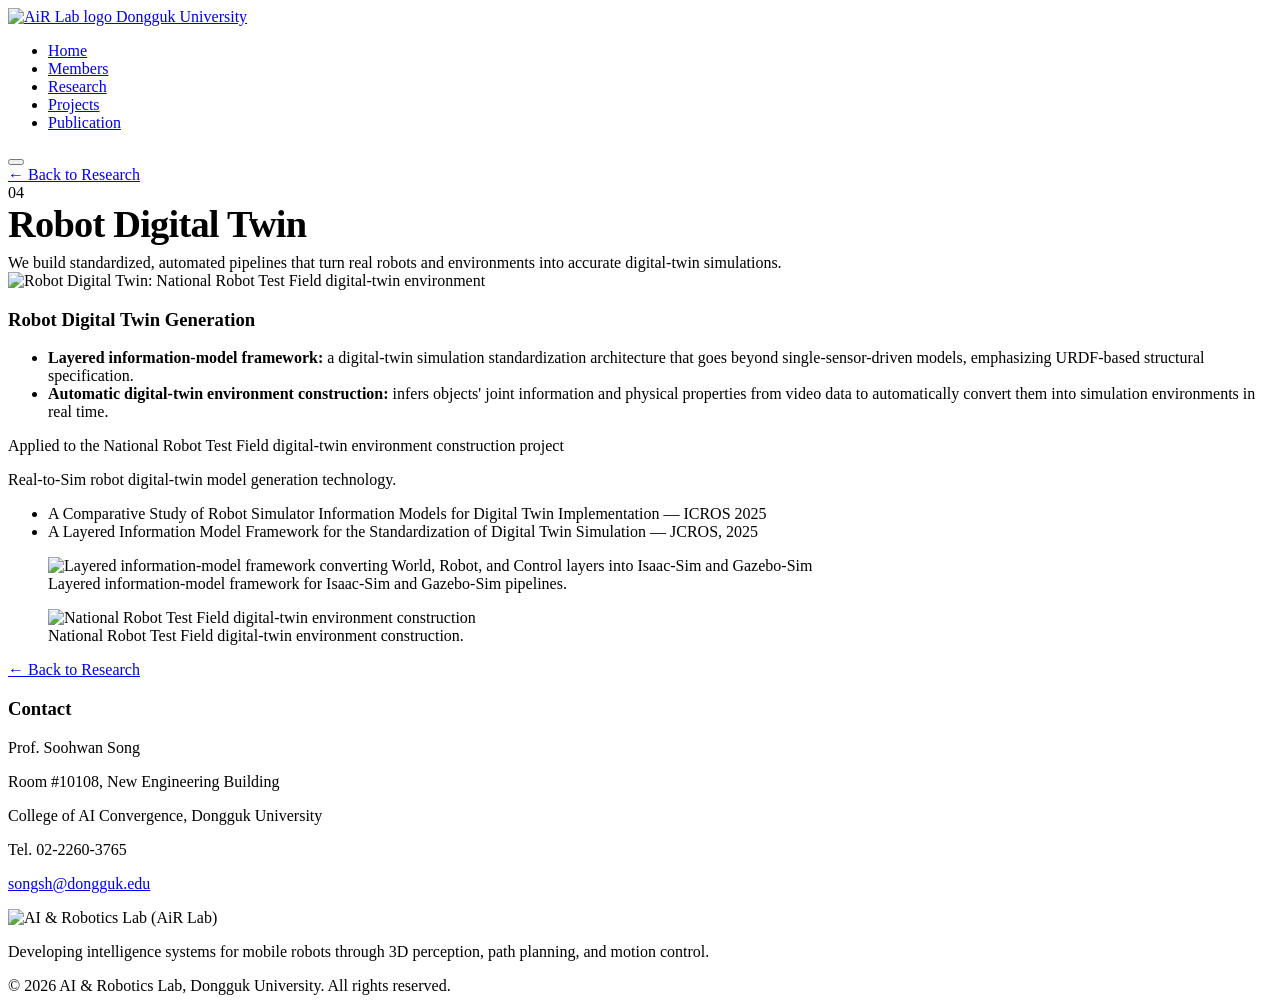
==== digital-twin.html @ bdc8489a "Add files via upload" ====
<!DOCTYPE html>
<html lang="en">
<head>
<meta charset="UTF-8" />
<meta name="viewport" content="width=device-width, initial-scale=1.0" />
<title>Robot Digital Twin — Research — AiR Lab</title>
<link rel="icon" type="image/png" href="figures/logo/favicon.png" />
<link rel="stylesheet" href="css/style.css" />
</head>
<body data-page="research">

<header class="site-header">
  <div class="container">
    <a href="index.html" class="brand">
      <img src="figures/logo/logo_v3.png" alt="AiR Lab logo" class="brand-logo" />
      <span class="brand-sub">Dongguk University</span>
    </a>
    <nav class="nav">
      <ul class="nav-links">
        <li><a href="index.html" data-page="home">Home</a></li>
        <li><a href="members.html" data-page="members">Members</a></li>
        <li><a href="research.html" data-page="research">Research</a></li>
        <li><a href="projects.html" data-page="projects">Projects</a></li>
        <li><a href="publication.html" data-page="publication">Publication</a></li>
      </ul>
      <button class="nav-toggle" aria-label="Toggle navigation">
        <span></span><span></span><span></span>
      </button>
    </nav>
  </div>
</header>

<section class="page-header">
  <div class="container">
    <a href="research.html" class="section-link">← Back to Research</a>
    <div class="research-detail-head" style="margin-top: var(--space-3);">
      <span class="big-num">04</span>
      <div>
        <h1 style="font-size: clamp(1.8rem, 3.5vw, 2.4rem); margin: 0 0 8px; letter-spacing:-0.02em;">Robot Digital Twin</h1>
        <p class="desc" style="margin:0;">
          We build standardized, automated pipelines that turn real robots and environments into accurate
          digital-twin simulations.
        </p>
      </div>
    </div>
    <img class="topic-hero-img" src="figures/research/4.RobotDigitalTwin.png" alt="Robot Digital Twin: National Robot Test Field digital-twin environment" />
  </div>
</section>

<section class="section">
  <div class="container">

    <div class="topic-block">
      <h3>Robot Digital Twin Generation</h3>
      <ul class="desc-list">
        <li><strong>Layered information-model framework:</strong> a digital-twin simulation standardization architecture that goes beyond single-sensor-driven models, emphasizing URDF-based structural specification.</li>
        <li><strong>Automatic digital-twin environment construction:</strong> infers objects' joint information and physical properties from video data to automatically convert them into simulation environments in real time.</li>
      </ul>
      <span class="topic-highlight">Applied to the National Robot Test Field digital-twin environment construction project</span>
      <p class="desc">Real-to-Sim robot digital-twin model generation technology.</p>
      <ul class="related-pubs">
        <li>A Comparative Study of Robot Simulator Information Models for Digital Twin Implementation — ICROS 2025</li>
        <li>A Layered Information Model Framework for the Standardization of Digital Twin Simulation — JCROS, 2025</li>
      </ul>
      <div class="research-figure-row">
        <figure class="research-figure">
          <img src="figures/research/slide16_2.png" alt="Layered information-model framework converting World, Robot, and Control layers into Isaac-Sim and Gazebo-Sim" />
          <figcaption>Layered information-model framework for Isaac-Sim and Gazebo-Sim pipelines.</figcaption>
        </figure>
        <figure class="research-figure">
          <img src="figures/research/slide16_1.png" alt="National Robot Test Field digital-twin environment construction" />
          <figcaption>National Robot Test Field digital-twin environment construction.</figcaption>
        </figure>
      </div>
    </div>

    <a href="research.html" class="back-to-top">← Back to Research</a>
  </div>
</section>

<footer class="site-footer">
  <div class="container">
    <div class="footer-grid">
      <div>
        <h3>Contact</h3>
        <p>Prof. Soohwan Song</p>
        <p>Room #10108, New Engineering Building</p>
        <p>College of AI Convergence, Dongguk University</p>
        <p>Tel. 02-2260-3765</p>
        <p><a class="email" href="mailto:songsh@dongguk.edu">songsh@dongguk.edu</a></p>
      </div>
      <div>
        <img src="figures/logo/logo_v3.png" alt="AI & Robotics Lab (AiR Lab)" class="footer-logo" />
        <p>Developing intelligence systems for mobile robots through 3D perception, path planning, and motion control.</p>
      </div>
    </div>
    <div class="footer-bottom">
      <span>© 2026 AI &amp; Robotics Lab, Dongguk University. All rights reserved.</span>
    </div>
  </div>
</footer>

<script src="js/main.js"></script>
</body>
</html>
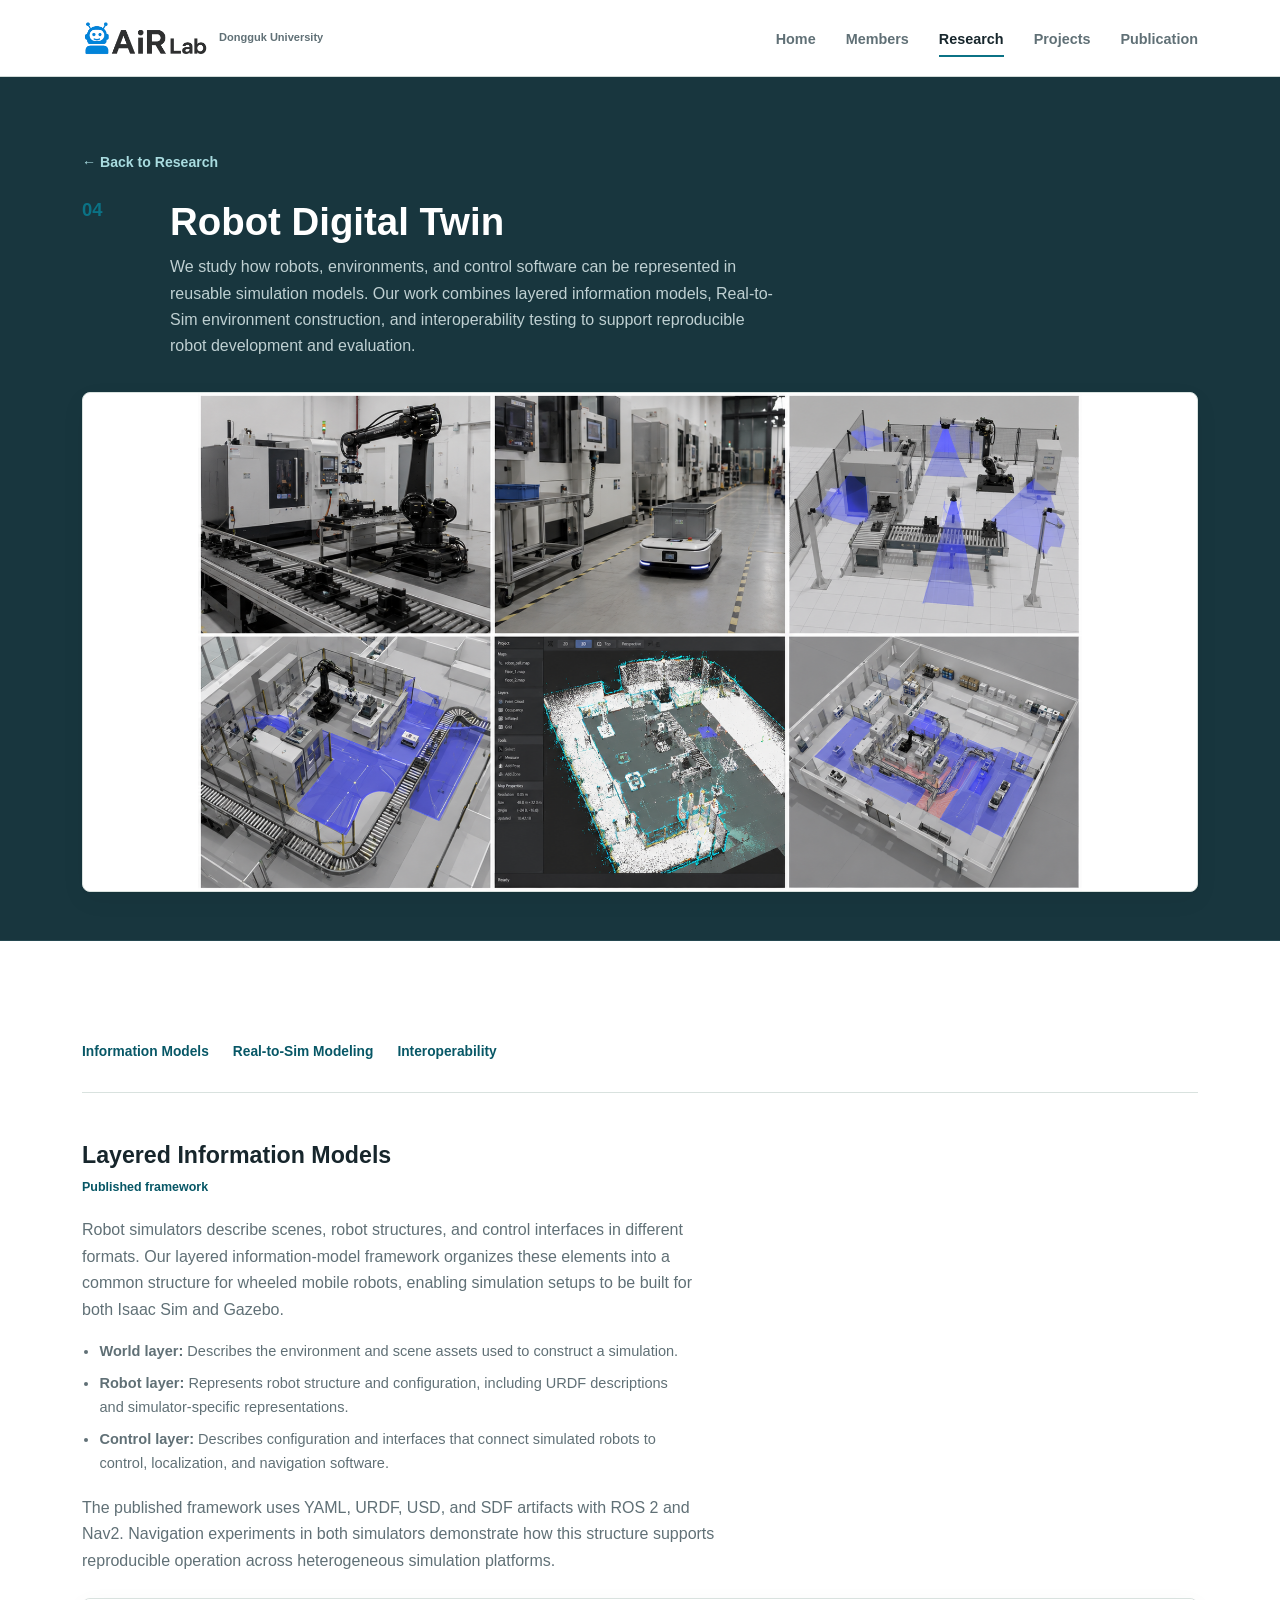
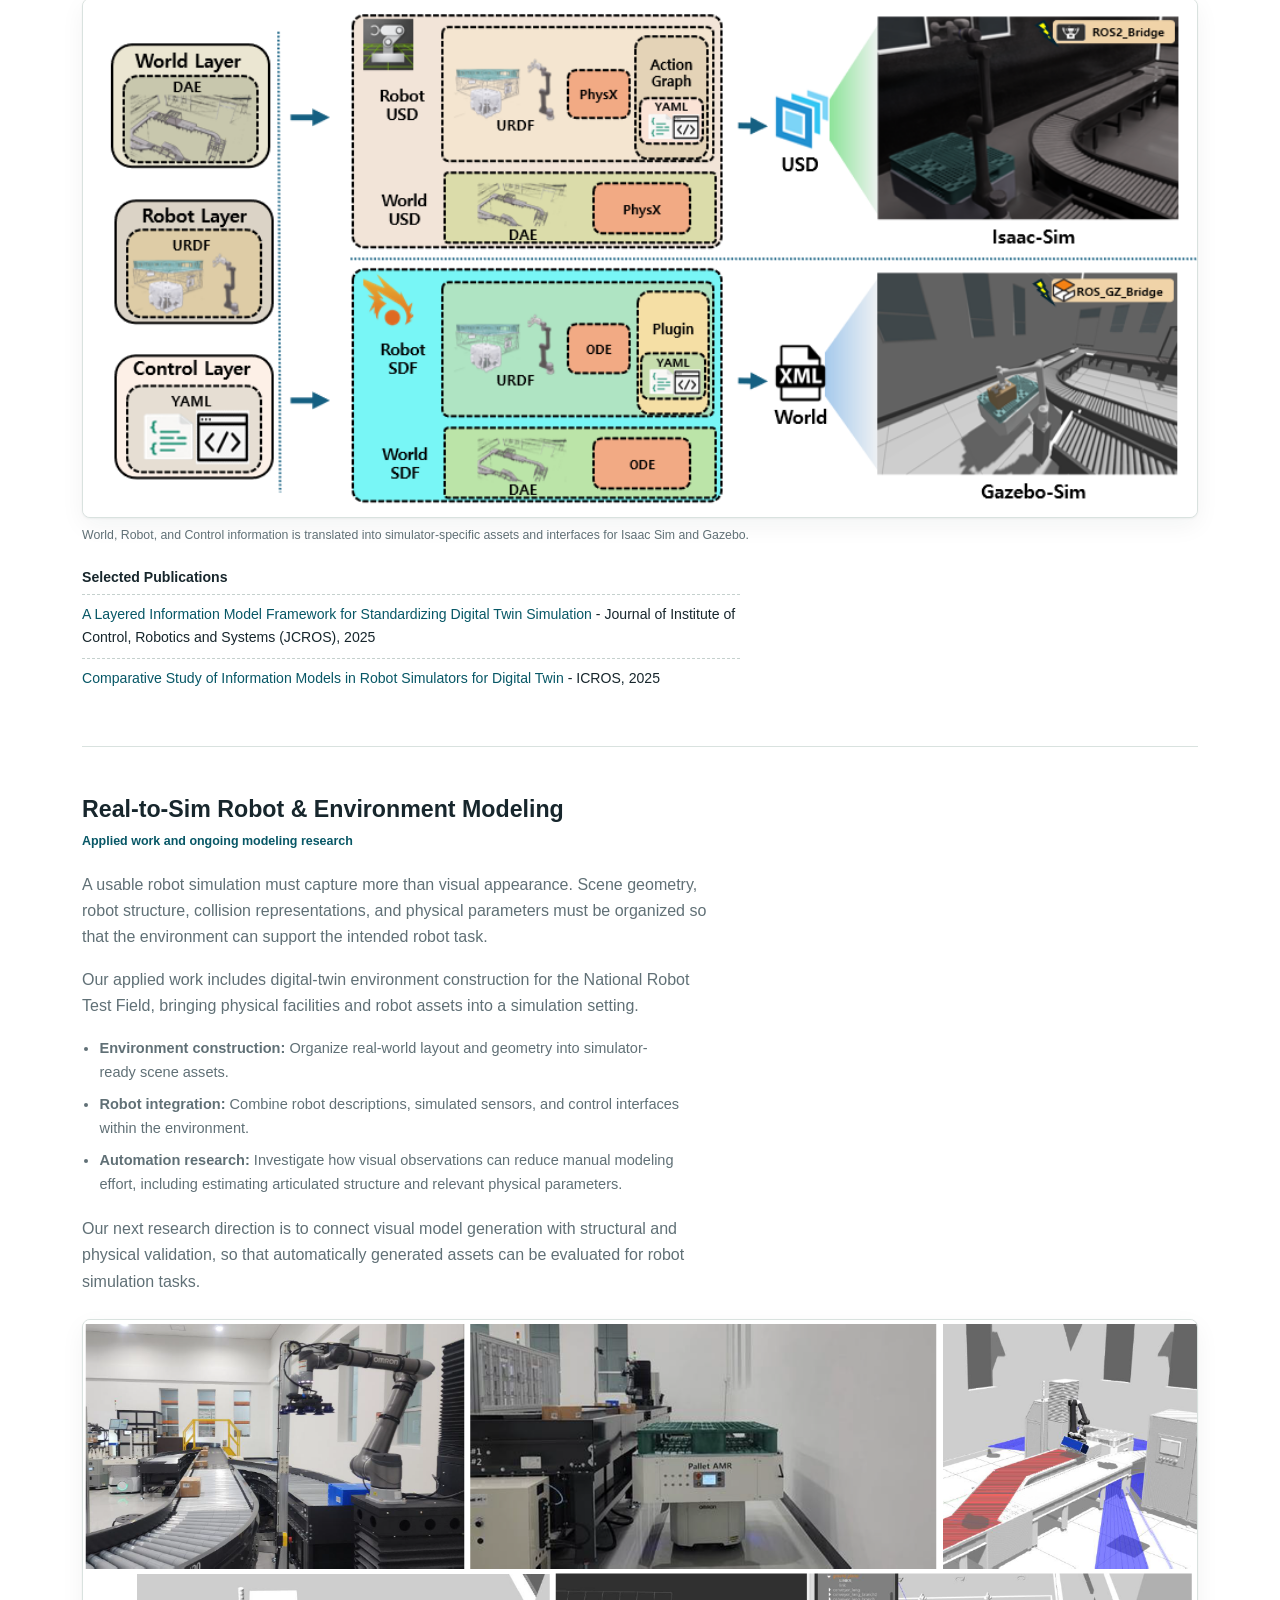
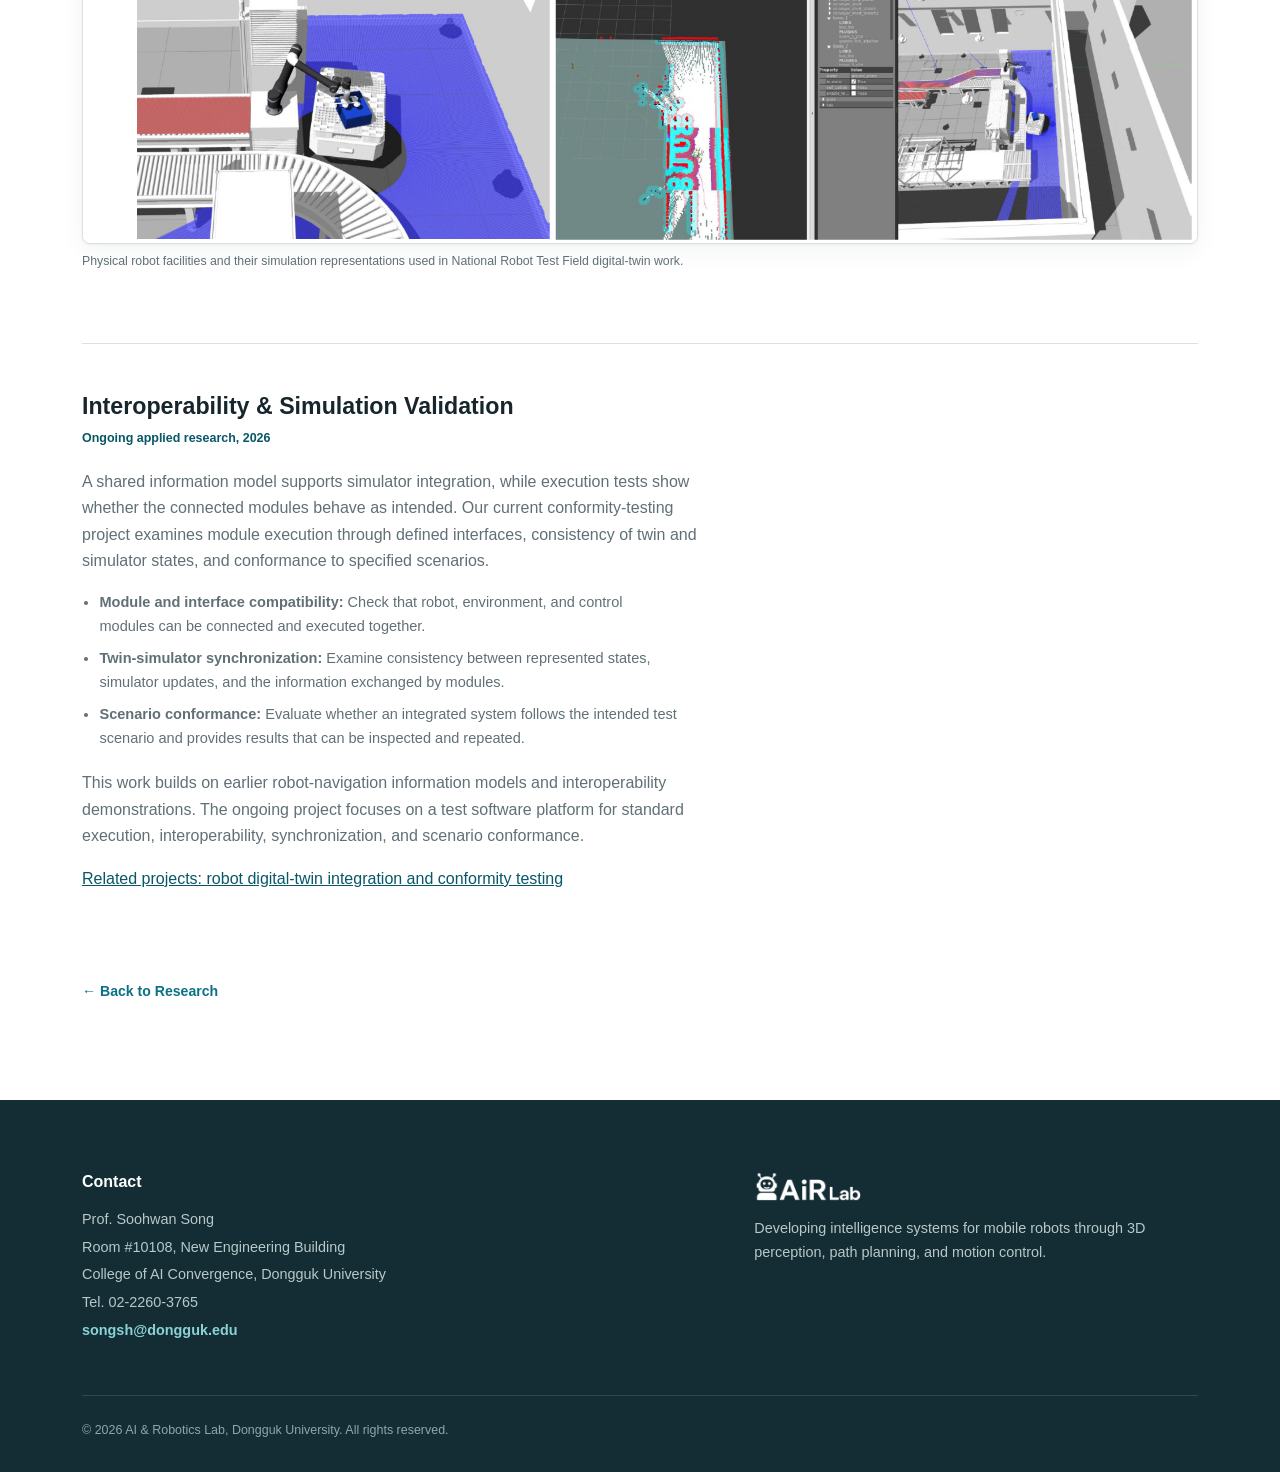
==== commit cabd5365: "Refresh lab website content and design" ====
--- a/digital-twin.html
+++ b/digital-twin.html
@@ -3,6 +3,7 @@
 <head>
 <meta charset="UTF-8" />
 <meta name="viewport" content="width=device-width, initial-scale=1.0" />
+<meta name="description" content="AiR Lab studies layered information models, Real-to-Sim robot and environment modeling, and interoperability validation for robot digital twins." />
 <title>Robot Digital Twin — Research — AiR Lab</title>
 <link rel="icon" type="image/png" href="figures/logo/favicon.png" />
 <link rel="stylesheet" href="css/style.css" />
@@ -36,42 +37,76 @@
     <div class="research-detail-head" style="margin-top: var(--space-3);">
       <span class="big-num">04</span>
       <div>
-        <h1 style="font-size: clamp(1.8rem, 3.5vw, 2.4rem); margin: 0 0 8px; letter-spacing:-0.02em;">Robot Digital Twin</h1>
+        <h1 class="research-title">Robot Digital Twin</h1>
         <p class="desc" style="margin:0;">
-          We build standardized, automated pipelines that turn real robots and environments into accurate
-          digital-twin simulations.
+          We study how robots, environments, and control software can be represented in reusable simulation
+          models. Our work combines layered information models, Real-to-Sim environment construction, and
+          interoperability testing to support reproducible robot development and evaluation.
         </p>
       </div>
     </div>
-    <img class="topic-hero-img" src="figures/research/4.RobotDigitalTwin.png" alt="Robot Digital Twin: National Robot Test Field digital-twin environment" />
+    <img class="topic-hero-img" src="figures/research/4.RobotDigitalTwin.png" alt="Robot digital-twin environment developed for the National Robot Test Field" />
   </div>
 </section>
 
-<section class="section">
+<section class="section research-article">
   <div class="container">
 
-    <div class="topic-block">
-      <h3>Robot Digital Twin Generation</h3>
+    <nav class="topic-nav" aria-label="Research topics">
+      <a href="#information-models">Information Models</a>
+      <a href="#real-to-sim">Real-to-Sim Modeling</a>
+      <a href="#interoperability">Interoperability</a>
+    </nav>
+
+    <div class="topic-block" id="information-models">
+      <h2>Layered Information Models</h2>
+      <p class="topic-status">Published framework</p>
+      <p class="desc">Robot simulators describe scenes, robot structures, and control interfaces in different formats. Our layered information-model framework organizes these elements into a common structure for wheeled mobile robots, enabling simulation setups to be built for both Isaac Sim and Gazebo.</p>
       <ul class="desc-list">
-        <li><strong>Layered information-model framework:</strong> a digital-twin simulation standardization architecture that goes beyond single-sensor-driven models, emphasizing URDF-based structural specification.</li>
-        <li><strong>Automatic digital-twin environment construction:</strong> infers objects' joint information and physical properties from video data to automatically convert them into simulation environments in real time.</li>
+        <li><strong>World layer:</strong> Describes the environment and scene assets used to construct a simulation.</li>
+        <li><strong>Robot layer:</strong> Represents robot structure and configuration, including URDF descriptions and simulator-specific representations.</li>
+        <li><strong>Control layer:</strong> Describes configuration and interfaces that connect simulated robots to control, localization, and navigation software.</li>
       </ul>
-      <span class="topic-highlight">Applied to the National Robot Test Field digital-twin environment construction project</span>
-      <p class="desc">Real-to-Sim robot digital-twin model generation technology.</p>
+      <p class="desc">The published framework uses YAML, URDF, USD, and SDF artifacts with ROS 2 and Nav2. Navigation experiments in both simulators demonstrate how this structure supports reproducible operation across heterogeneous simulation platforms.</p>
+      <figure class="research-figure">
+        <img src="figures/research/slide16_2.png" alt="World, Robot, and Control layers feeding USD and SDF pipelines for Isaac Sim and Gazebo with ROS interfaces" />
+        <figcaption>World, Robot, and Control information is translated into simulator-specific assets and interfaces for Isaac Sim and Gazebo.</figcaption>
+      </figure>
+      <h3 class="related-heading">Selected Publications</h3>
       <ul class="related-pubs">
-        <li>A Comparative Study of Robot Simulator Information Models for Digital Twin Implementation — ICROS 2025</li>
-        <li>A Layered Information Model Framework for the Standardization of Digital Twin Simulation — JCROS, 2025</li>
+        <li><a href="https://doi.org/10.5302/J.ICROS.2025.25.0232" target="_blank" rel="noopener noreferrer">A Layered Information Model Framework for Standardizing Digital Twin Simulation</a> - Journal of Institute of Control, Robotics and Systems (JCROS), 2025</li>
+        <li><a href="https://www.dbpia.co.kr/journal/articleDetail?nodeId=NODE12313514" target="_blank" rel="noopener noreferrer">Comparative Study of Information Models in Robot Simulators for Digital Twin</a> - ICROS, 2025</li>
       </ul>
-      <div class="research-figure-row">
-        <figure class="research-figure">
-          <img src="figures/research/slide16_2.png" alt="Layered information-model framework converting World, Robot, and Control layers into Isaac-Sim and Gazebo-Sim" />
-          <figcaption>Layered information-model framework for Isaac-Sim and Gazebo-Sim pipelines.</figcaption>
-        </figure>
-        <figure class="research-figure">
-          <img src="figures/research/slide16_1.png" alt="National Robot Test Field digital-twin environment construction" />
-          <figcaption>National Robot Test Field digital-twin environment construction.</figcaption>
-        </figure>
-      </div>
+    </div>
+
+    <div class="topic-block" id="real-to-sim">
+      <h2>Real-to-Sim Robot &amp; Environment Modeling</h2>
+      <p class="topic-status">Applied work and ongoing modeling research</p>
+      <p class="desc">A usable robot simulation must capture more than visual appearance. Scene geometry, robot structure, collision representations, and physical parameters must be organized so that the environment can support the intended robot task.</p>
+      <p class="desc">Our applied work includes digital-twin environment construction for the National Robot Test Field, bringing physical facilities and robot assets into a simulation setting.</p>
+      <ul class="desc-list">
+        <li><strong>Environment construction:</strong> Organize real-world layout and geometry into simulator-ready scene assets.</li>
+        <li><strong>Robot integration:</strong> Combine robot descriptions, simulated sensors, and control interfaces within the environment.</li>
+        <li><strong>Automation research:</strong> Investigate how visual observations can reduce manual modeling effort, including estimating articulated structure and relevant physical parameters.</li>
+      </ul>
+      <p class="desc">Our next research direction is to connect visual model generation with structural and physical validation, so that automatically generated assets can be evaluated for robot simulation tasks.</p>
+      <figure class="research-figure">
+        <img src="figures/research/slide16_1.png" alt="Physical mobile robots and conveyors alongside simulated robot facilities and mapping views" />
+        <figcaption>Physical robot facilities and their simulation representations used in National Robot Test Field digital-twin work.</figcaption>
+      </figure>
+    </div>
+
+    <div class="topic-block" id="interoperability">
+      <h2>Interoperability &amp; Simulation Validation</h2>
+      <p class="topic-status">Ongoing applied research, 2026</p>
+      <p class="desc">A shared information model supports simulator integration, while execution tests show whether the connected modules behave as intended. Our current conformity-testing project examines module execution through defined interfaces, consistency of twin and simulator states, and conformance to specified scenarios.</p>
+      <ul class="desc-list">
+        <li><strong>Module and interface compatibility:</strong> Check that robot, environment, and control modules can be connected and executed together.</li>
+        <li><strong>Twin-simulator synchronization:</strong> Examine consistency between represented states, simulator updates, and the information exchanged by modules.</li>
+        <li><strong>Scenario conformance:</strong> Evaluate whether an integrated system follows the intended test scenario and provides results that can be inspected and repeated.</li>
+      </ul>
+      <p class="desc">This work builds on earlier robot-navigation information models and interoperability demonstrations. The ongoing project focuses on a test software platform for standard execution, interoperability, synchronization, and scenario conformance.</p>
+      <p class="desc"><a href="projects.html">Related projects: robot digital-twin integration and conformity testing</a></p>
     </div>
 
     <a href="research.html" class="back-to-top">← Back to Research</a>
--- a/css/style.css
+++ b/css/style.css
@@ -0,0 +1,1533 @@
+/* ===== AiR Lab design system ===== */
+:root {
+  --color-bg: #f6f8f7;
+  --color-surface: #ffffff;
+  --color-bg-alt: #eaf1ef;
+  --color-text: #17262c;
+  --color-text-muted: #607076;
+  --color-border: #d9e2df;
+  --color-border-strong: #c5d1ce;
+  --color-accent: #0b7285;
+  --color-accent-dark: #075766;
+  --color-accent-soft: #e2f2f3;
+  --color-green: #277a58;
+  --color-green-soft: #e2f1e9;
+  --color-amber: #9a6818;
+  --color-amber-soft: #f7ecd8;
+  --color-header-bg: rgba(255, 255, 255, 0.94);
+  --color-dark: #142d34;
+  --color-dark-muted: #b7c8ca;
+
+  --font-base: Inter, Pretendard, -apple-system, BlinkMacSystemFont, "Segoe UI", Roboto, "Helvetica Neue", Arial, sans-serif;
+  --container-width: 1180px;
+  --space-1: 8px;
+  --space-2: 16px;
+  --space-3: 24px;
+  --space-4: 32px;
+  --space-5: 48px;
+  --space-6: 72px;
+  --space-7: 96px;
+  --radius: 8px;
+  --shadow-sm: 0 1px 2px rgba(23, 38, 44, 0.05), 0 8px 24px rgba(23, 38, 44, 0.05);
+  --shadow-md: 0 4px 12px rgba(23, 38, 44, 0.08), 0 18px 42px rgba(23, 38, 44, 0.08);
+}
+
+* { box-sizing: border-box; }
+
+html {
+  scroll-behavior: smooth;
+  scroll-padding-top: 96px;
+}
+
+body {
+  margin: 0;
+  color: var(--color-text);
+  background: var(--color-bg);
+  font-family: var(--font-base);
+  font-size: 16px;
+  line-height: 1.65;
+  -webkit-font-smoothing: antialiased;
+  text-rendering: optimizeLegibility;
+}
+
+h1,
+h2,
+h3,
+h4,
+h5,
+h6 {
+  line-height: 1.22;
+  letter-spacing: 0 !important;
+}
+
+a {
+  color: inherit;
+  text-decoration: none;
+}
+
+a,
+button { -webkit-tap-highlight-color: transparent; }
+
+button,
+input,
+textarea,
+select { font: inherit; }
+
+img {
+  display: block;
+  max-width: 100%;
+}
+
+::selection {
+  color: var(--color-text);
+  background: #cdebed;
+}
+
+:focus-visible {
+  outline: 3px solid rgba(11, 114, 133, 0.3);
+  outline-offset: 3px;
+}
+
+.container {
+  width: 100%;
+  max-width: var(--container-width);
+  margin: 0 auto;
+  padding: 0 var(--space-4);
+}
+
+/* ===== Header ===== */
+.site-header {
+  position: sticky;
+  top: 0;
+  z-index: 100;
+  background: var(--color-header-bg);
+  border-bottom: 1px solid rgba(197, 209, 206, 0.8);
+  backdrop-filter: blur(14px) saturate(140%);
+}
+
+.site-header .container {
+  display: flex;
+  align-items: center;
+  justify-content: space-between;
+  height: 76px;
+}
+
+.brand {
+  display: flex;
+  align-items: center;
+  gap: 12px;
+  min-width: 0;
+  line-height: 1;
+}
+
+.brand-logo {
+  width: auto;
+  height: 34px;
+}
+
+.brand-sub {
+  color: var(--color-text-muted);
+  font-size: 0.69rem;
+  font-weight: 600;
+  letter-spacing: 0;
+  white-space: nowrap;
+}
+
+.nav {
+  display: flex;
+  align-items: center;
+}
+
+.nav-links {
+  display: flex;
+  align-items: center;
+  gap: 30px;
+  margin: 0;
+  padding: 0;
+  list-style: none;
+}
+
+.nav-links a {
+  position: relative;
+  display: block;
+  padding: 26px 0 22px;
+  color: var(--color-text-muted);
+  font-size: 0.9rem;
+  font-weight: 600;
+  transition: color 160ms ease;
+}
+
+.nav-links a::after {
+  content: "";
+  position: absolute;
+  right: 0;
+  bottom: 17px;
+  left: 0;
+  height: 2px;
+  background: transparent;
+  transform: scaleX(0.4);
+  transition: background 160ms ease, transform 160ms ease;
+}
+
+.nav-links a:hover,
+.nav-links a.active { color: var(--color-text); }
+
+.nav-links a:hover::after,
+.nav-links a.active::after {
+  background: var(--color-accent);
+  transform: scaleX(1);
+}
+
+.nav-toggle {
+  display: none;
+  width: 40px;
+  height: 40px;
+  padding: 9px;
+  background: transparent;
+  border: 0;
+  border-radius: 6px;
+  cursor: pointer;
+}
+
+.nav-toggle:hover { background: var(--color-bg-alt); }
+
+.nav-toggle span {
+  display: block;
+  width: 22px;
+  height: 2px;
+  margin: 5px 0;
+  background: var(--color-text);
+  transition: transform 180ms ease, opacity 180ms ease;
+}
+
+.nav-toggle.active span:nth-child(1) { transform: translateY(7px) rotate(45deg); }
+.nav-toggle.active span:nth-child(2) { opacity: 0; }
+.nav-toggle.active span:nth-child(3) { transform: translateY(-7px) rotate(-45deg); }
+
+/* ===== Home hero ===== */
+.hero {
+  position: relative;
+  isolation: isolate;
+  display: grid;
+  align-items: end;
+  min-height: clamp(540px, calc(100svh - 140px), 690px);
+  padding: 112px 0 76px;
+  overflow: hidden;
+  color: #ffffff;
+  background-image: url("../figures/research/Main_Figure.png");
+  background-repeat: no-repeat;
+  background-position: center 36%;
+  background-size: cover;
+}
+
+.hero::before {
+  content: "";
+  position: absolute;
+  z-index: -1;
+  inset: 0;
+  background: rgba(8, 25, 31, 0.76);
+}
+
+.hero .container { position: relative; }
+
+.eyebrow {
+  display: inline-block;
+  margin-bottom: var(--space-2);
+  color: #a9dce0;
+  font-size: 0.78rem;
+  font-weight: 700;
+  letter-spacing: 0;
+  text-transform: uppercase;
+}
+
+.hero h1 {
+  max-width: 15ch;
+  margin: 0 0 var(--space-3);
+  font-size: 4rem;
+  line-height: 1.02;
+}
+
+.hero-lede {
+  max-width: 56ch;
+  margin: 0 0 var(--space-2);
+  color: rgba(255, 255, 255, 0.84);
+  font-size: 1.13rem;
+}
+
+.hero-meta {
+  margin: 0;
+  color: #a9dce0;
+  font-size: 0.92rem;
+  font-weight: 600;
+}
+
+.btn-row {
+  display: flex;
+  flex-wrap: wrap;
+  gap: 10px;
+  margin-top: var(--space-4);
+}
+
+.btn {
+  display: inline-flex;
+  align-items: center;
+  justify-content: center;
+  min-height: 42px;
+  padding: 10px 18px;
+  border: 1px solid transparent;
+  border-radius: 7px;
+  font-size: 0.9rem;
+  font-weight: 700;
+  line-height: 1;
+  transition: background 160ms ease, border-color 160ms ease, color 160ms ease, transform 160ms ease;
+}
+
+.btn:hover { transform: translateY(-1px); }
+
+.btn-primary {
+  color: var(--color-dark);
+  background: #ffffff;
+}
+
+.btn-primary:hover { background: #e7f5f5; }
+
+.btn-secondary {
+  color: var(--color-text);
+  background: var(--color-surface);
+  border-color: var(--color-border-strong);
+}
+
+.hero .btn-secondary {
+  color: #ffffff;
+  background: rgba(255, 255, 255, 0.06);
+  border-color: rgba(255, 255, 255, 0.34);
+}
+
+.btn-secondary:hover {
+  border-color: var(--color-accent);
+  color: var(--color-accent-dark);
+}
+
+.hero .btn-secondary:hover {
+  color: #ffffff;
+  background: rgba(255, 255, 255, 0.13);
+  border-color: rgba(255, 255, 255, 0.7);
+}
+
+/* ===== Shared section shell ===== */
+.section {
+  padding: var(--space-7) 0;
+  background: var(--color-surface);
+  border-bottom: 1px solid var(--color-border);
+}
+
+body[data-page="home"] .section:nth-of-type(3) { background: var(--color-bg); }
+.section:last-of-type { border-bottom: 0; }
+
+.section-head {
+  display: flex;
+  align-items: flex-end;
+  justify-content: space-between;
+  gap: var(--space-3);
+  margin-bottom: var(--space-5);
+}
+
+.section-head h2 {
+  margin: 0;
+  font-size: 2rem;
+}
+
+.section-head .section-note {
+  max-width: 42ch;
+  color: var(--color-text-muted);
+  font-size: 0.94rem;
+}
+
+.section-link,
+.card-link,
+.back-to-top,
+.watch-link {
+  color: var(--color-accent);
+  font-size: 0.88rem;
+  font-weight: 700;
+}
+
+.section-link,
+.back-to-top { white-space: nowrap; }
+
+.section-link:hover,
+.card-link:hover,
+.back-to-top:hover,
+.watch-link:hover { color: var(--color-accent-dark); }
+
+/* ===== Home research cards ===== */
+.research-grid {
+  display: grid;
+  grid-template-columns: repeat(4, minmax(0, 1fr));
+  gap: var(--space-3);
+}
+
+.research-card {
+  display: flex;
+  flex-direction: column;
+  min-height: 280px;
+  padding: 26px;
+  background: var(--color-surface);
+  border: 1px solid var(--color-border);
+  border-radius: var(--radius);
+  box-shadow: var(--shadow-sm);
+  transition: border-color 180ms ease, box-shadow 180ms ease, transform 180ms ease;
+}
+
+.research-card:hover {
+  border-color: var(--color-border-strong);
+  box-shadow: var(--shadow-md);
+  transform: translateY(-3px);
+}
+
+.research-card .num,
+.research-summary-card .num {
+  color: var(--color-text-muted);
+  font-size: 0.75rem;
+  font-weight: 800;
+  letter-spacing: 0;
+}
+
+.research-card .icon {
+  display: grid;
+  place-items: center;
+  width: 44px;
+  height: 44px;
+  margin: var(--space-3) 0 var(--space-2);
+  color: var(--color-accent);
+  background: var(--color-accent-soft);
+  border-radius: 8px;
+}
+
+.research-card:nth-child(2) .icon {
+  color: var(--color-amber);
+  background: var(--color-amber-soft);
+}
+
+.research-card:nth-child(3) .icon {
+  color: var(--color-green);
+  background: var(--color-green-soft);
+}
+
+.research-card:nth-child(4) .icon {
+  color: #51618a;
+  background: #e9ecf5;
+}
+
+.research-card .icon svg {
+  width: 24px;
+  height: 24px;
+  fill: none;
+  stroke: currentColor;
+  stroke-width: 1.7;
+  stroke-linecap: round;
+  stroke-linejoin: round;
+}
+
+.research-card h3 {
+  margin: 0 0 10px;
+  font-size: 1.08rem;
+}
+
+.research-card p {
+  flex-grow: 1;
+  margin: 0 0 var(--space-3);
+  color: var(--color-text-muted);
+  font-size: 0.9rem;
+}
+
+/* ===== News ===== */
+.news-list {
+  max-width: 900px;
+  margin: 0;
+  padding: 0;
+  border-bottom: 1px solid var(--color-border);
+  list-style: none;
+}
+
+.news-item {
+  display: grid;
+  grid-template-columns: 120px minmax(0, 1fr);
+  gap: var(--space-3);
+  padding: 19px 0;
+  border-top: 1px solid var(--color-border);
+}
+
+.news-item.hidden { display: none; }
+
+.news-date {
+  padding-top: 2px;
+  color: var(--color-accent);
+  font-size: 0.8rem;
+  font-weight: 800;
+  letter-spacing: 0;
+}
+
+.news-text {
+  color: var(--color-text);
+  font-size: 0.94rem;
+}
+
+.news-toggle {
+  display: inline-flex;
+  align-items: center;
+  gap: 4px;
+  margin-top: var(--space-3);
+  padding: 0;
+  color: var(--color-accent);
+  background: transparent;
+  border: 0;
+  font-size: 0.88rem;
+  font-weight: 700;
+  cursor: pointer;
+}
+
+.news-toggle:hover { color: var(--color-accent-dark); }
+.news-toggle .count { color: var(--color-text-muted); font-weight: 500; }
+
+/* ===== Footer ===== */
+.site-footer {
+  padding: var(--space-6) 0 var(--space-4);
+  color: #ffffff;
+  background: var(--color-dark);
+}
+
+.footer-grid {
+  display: grid;
+  grid-template-columns: 1.15fr 0.85fr;
+  gap: var(--space-6);
+  padding-bottom: var(--space-5);
+  border-bottom: 1px solid rgba(255, 255, 255, 0.13);
+}
+
+.footer-grid h3 {
+  margin: 0 0 var(--space-2);
+  font-size: 1rem;
+}
+
+.footer-grid p {
+  margin: 0 0 4px;
+  color: var(--color-dark-muted);
+  font-size: 0.9rem;
+}
+
+.footer-grid a.email {
+  color: #8bd2d7;
+  font-weight: 700;
+}
+
+.footer-logo {
+  width: auto;
+  height: 29px;
+  margin-bottom: var(--space-2);
+  filter: grayscale(1) brightness(0) invert(1);
+}
+
+.footer-bottom {
+  display: flex;
+  align-items: center;
+  justify-content: space-between;
+  gap: 8px;
+  padding-top: var(--space-3);
+  color: #8fa5aa;
+  font-size: 0.78rem;
+}
+
+/* ===== Interior page header ===== */
+.page-header {
+  padding: var(--space-6) 0 var(--space-5);
+  color: #ffffff;
+  background: #18363e;
+  border-bottom: 1px solid #244750;
+}
+
+.page-header h1 {
+  margin: 0 0 12px;
+  font-size: 2.75rem;
+}
+
+.page-header p {
+  max-width: 68ch;
+  margin: 0;
+  color: #bfd0d2;
+  font-size: 1rem;
+}
+
+.page-header .section-link { color: #a9dce0; }
+.page-header .section-link:hover { color: #ffffff; }
+
+/* ===== Professor ===== */
+.bio-section {
+  padding: var(--space-6) 0;
+  background: var(--color-surface);
+  border-bottom: 1px solid var(--color-border);
+}
+
+.bio-section:nth-of-type(odd) { background: var(--color-bg); }
+.bio-section:last-of-type { border-bottom: 0; }
+
+.bio-top {
+  display: grid;
+  grid-template-columns: 160px minmax(0, 1fr);
+  gap: var(--space-5);
+  align-items: center;
+}
+
+.bio-avatar {
+  width: 152px;
+  height: 152px;
+  object-fit: cover;
+  background: var(--color-bg-alt);
+  border: 5px solid var(--color-surface);
+  border-radius: 50%;
+  box-shadow: var(--shadow-sm);
+}
+
+.bio-role {
+  margin: 5px 0 2px;
+  color: var(--color-accent);
+  font-weight: 700;
+}
+
+.bio-links {
+  display: flex;
+  flex-wrap: wrap;
+  gap: 10px;
+  margin-top: var(--space-3);
+}
+
+.bio-section h2 {
+  margin: 0 0 var(--space-3);
+  font-size: 1.35rem;
+}
+
+.interest-tags {
+  display: flex;
+  flex-wrap: wrap;
+  gap: 8px;
+}
+
+.timeline {
+  max-width: 820px;
+  margin: 0;
+  padding: 0;
+  list-style: none;
+}
+
+.timeline li {
+  display: grid;
+  grid-template-columns: 130px minmax(0, 1fr);
+  gap: var(--space-3);
+  padding: 14px 0;
+  border-top: 1px solid var(--color-border);
+  font-size: 0.94rem;
+}
+
+.timeline .year {
+  color: var(--color-accent);
+  font-size: 0.84rem;
+  font-weight: 800;
+}
+
+/* ===== People navigation ===== */
+.people-switch {
+  background: var(--color-surface);
+  border-bottom: 1px solid var(--color-border);
+}
+
+.people-tabs {
+  display: flex;
+  gap: var(--space-4);
+}
+
+.people-tabs a {
+  position: relative;
+  padding: 18px 1px 16px;
+  color: var(--color-text-muted);
+  font-size: 0.9rem;
+  font-weight: 700;
+}
+
+.people-tabs a::after {
+  content: "";
+  position: absolute;
+  right: 0;
+  bottom: -1px;
+  left: 0;
+  height: 2px;
+  background: transparent;
+}
+
+.people-tabs a:hover,
+.people-tabs a.active { color: var(--color-accent-dark); }
+.people-tabs a.active::after { background: var(--color-accent); }
+
+/* ===== Members ===== */
+.member-group {
+  padding: 56px 0;
+  background: var(--color-bg);
+  border-bottom: 1px solid var(--color-border);
+}
+
+.member-group:nth-of-type(even) { background: var(--color-surface); }
+.member-group:last-child { border-bottom: 0; }
+
+.member-group-title,
+.project-group-title,
+.alumni-year-title {
+  display: flex;
+  align-items: baseline;
+  gap: 10px;
+  margin-bottom: var(--space-3);
+}
+
+.member-group-title h2,
+.project-group-title h2 {
+  margin: 0;
+  font-size: 1.35rem;
+}
+
+.member-group-title .count,
+.project-group-title .count,
+.alumni-year-title .count {
+  color: var(--color-text-muted);
+  font-size: 0.8rem;
+}
+
+.pi-card {
+  display: grid;
+  grid-template-columns: 116px minmax(0, 1fr);
+  gap: var(--space-4);
+  align-items: center;
+  max-width: 820px;
+  padding: var(--space-4);
+  background: var(--color-surface);
+  border: 1px solid var(--color-border);
+  border-radius: var(--radius);
+  box-shadow: var(--shadow-sm);
+}
+
+.pi-card-link { transition: border-color 180ms ease, box-shadow 180ms ease, transform 180ms ease; }
+
+.pi-card-link:hover {
+  border-color: var(--color-border-strong);
+  box-shadow: var(--shadow-md);
+  transform: translateY(-2px);
+}
+
+.pi-avatar {
+  width: 104px;
+  height: 104px;
+  object-fit: cover;
+  background: var(--color-bg-alt);
+  border-radius: 50%;
+}
+
+.pi-card h3 { margin: 0 0 4px; font-size: 1.2rem; }
+.pi-card .role { margin-bottom: 8px; color: var(--color-accent); font-size: 0.84rem; font-weight: 700; }
+.pi-card p { margin: 2px 0; color: var(--color-text-muted); font-size: 0.88rem; }
+
+.member-grid {
+  display: grid;
+  grid-template-columns: repeat(3, minmax(0, 1fr));
+  gap: var(--space-2);
+}
+
+.member-card {
+  position: relative;
+  display: grid;
+  grid-template-columns: 84px minmax(0, 1fr);
+  gap: var(--space-2);
+  align-items: center;
+  min-height: 126px;
+  padding: 20px;
+  background: var(--color-surface);
+  border: 1px solid var(--color-border);
+  border-radius: var(--radius);
+  box-shadow: 0 1px 2px rgba(23, 38, 44, 0.04);
+  transition: border-color 160ms ease, box-shadow 160ms ease;
+}
+
+.member-card:hover {
+  border-color: var(--color-border-strong);
+  box-shadow: var(--shadow-sm);
+}
+
+.member-link {
+  position: absolute;
+  top: 10px;
+  right: 10px;
+  display: grid;
+  place-items: center;
+  width: 30px;
+  height: 30px;
+  color: var(--color-text-muted);
+  background: rgba(255, 255, 255, 0.9);
+  border: 1px solid var(--color-border);
+  border-radius: 6px;
+  transition: color 150ms ease, border-color 150ms ease, background 150ms ease;
+}
+
+.member-link:hover {
+  color: var(--color-accent);
+  background: var(--color-accent-soft);
+  border-color: #b7dadd;
+}
+
+.member-link.member-link-home { right: 46px; }
+.member-link svg { width: 15px; height: 15px; }
+
+.member-avatar {
+  width: 82px;
+  height: 82px;
+  object-fit: cover;
+  background: var(--color-bg-alt);
+  border-radius: 50%;
+}
+
+.member-card h4 {
+  margin: 0 36px 6px 0;
+  font-size: 0.98rem;
+}
+
+.tag,
+.summary-tags span,
+.topic-highlight,
+.badge,
+.role-tag,
+.status-badge {
+  display: inline-block;
+  border-radius: 999px;
+  font-weight: 700;
+}
+
+.tag {
+  margin-bottom: 8px;
+  padding: 4px 9px;
+  color: var(--color-accent-dark);
+  background: var(--color-accent-soft);
+  font-size: 0.69rem;
+}
+
+.member-card .email {
+  margin: 0;
+  color: var(--color-text-muted);
+  font-size: 0.77rem;
+  overflow-wrap: anywhere;
+}
+
+/* ===== Alumni ===== */
+.alumni-year {
+  padding: var(--space-6) 0;
+  background: var(--color-bg);
+  border-bottom: 1px solid var(--color-border);
+}
+
+.alumni-year:last-of-type { border-bottom: 0; }
+
+.alumni-year-title h2 {
+  margin: 0;
+  color: var(--color-accent-dark);
+  font-size: 1.55rem;
+}
+
+.alumni-card {
+  position: relative;
+  display: grid;
+  grid-template-columns: 132px minmax(0, 1fr);
+  gap: var(--space-4);
+  padding: var(--space-4);
+  background: var(--color-surface);
+  border: 1px solid var(--color-border);
+  border-radius: var(--radius);
+  box-shadow: var(--shadow-sm);
+}
+
+.alumni-avatar {
+  width: 112px;
+  height: 112px;
+  object-fit: cover;
+  background: var(--color-bg-alt);
+  border-radius: 50%;
+}
+
+.alumni-card h3 {
+  margin: 0 0 7px;
+  padding-right: 76px;
+  font-size: 1.25rem;
+}
+
+.alumni-summary {
+  margin: 0;
+  color: var(--color-text-muted);
+  font-size: 0.9rem;
+}
+
+.alumni-details {
+  display: grid;
+  grid-template-columns: repeat(3, minmax(0, 1fr));
+  gap: var(--space-3);
+  margin-top: var(--space-3);
+  padding-top: var(--space-3);
+  border-top: 1px solid var(--color-border);
+}
+
+.alumni-detail h4,
+.alumni-research h4 {
+  margin: 0 0 8px;
+  color: var(--color-text);
+  font-size: 0.8rem;
+}
+
+.alumni-detail p {
+  margin: 3px 0;
+  color: var(--color-text-muted);
+  font-size: 0.86rem;
+}
+
+.alumni-detail a { color: var(--color-accent); }
+
+.alumni-research {
+  grid-column: 1 / -1;
+  padding-top: var(--space-2);
+  border-top: 1px dashed var(--color-border-strong);
+}
+
+.alumni-publications {
+  margin: 0;
+  padding: 0;
+  list-style: none;
+}
+
+.alumni-publications li {
+  display: grid;
+  grid-template-columns: 46px minmax(0, 1fr);
+  gap: var(--space-2);
+  padding: 7px 0;
+  color: var(--color-text-muted);
+  font-size: 0.84rem;
+}
+
+.alumni-publications .year { color: var(--color-accent); font-weight: 800; }
+.alumni-publications a:hover { color: var(--color-accent); }
+
+/* ===== Research overview ===== */
+.research-summary-grid {
+  display: grid;
+  grid-template-columns: repeat(2, minmax(0, 1fr));
+  gap: var(--space-4);
+}
+
+.research-summary-card {
+  display: flex;
+  flex-direction: column;
+  overflow: hidden;
+  background: var(--color-surface);
+  border: 1px solid var(--color-border);
+  border-radius: var(--radius);
+  box-shadow: var(--shadow-sm);
+  transition: border-color 180ms ease, box-shadow 180ms ease, transform 180ms ease;
+}
+
+.research-summary-card:hover {
+  border-color: var(--color-border-strong);
+  box-shadow: var(--shadow-md);
+  transform: translateY(-3px);
+}
+
+.research-summary-card img {
+  width: 100%;
+  aspect-ratio: 16 / 9;
+  object-fit: cover;
+  background: var(--color-bg-alt);
+  border-bottom: 1px solid var(--color-border);
+}
+
+.research-summary-card .body {
+  display: flex;
+  flex: 1;
+  flex-direction: column;
+  padding: 28px;
+}
+
+.research-summary-card h2 {
+  margin: 7px 0 10px;
+  font-size: 1.35rem;
+}
+
+.research-summary-card p {
+  margin: 0 0 var(--space-3);
+  color: var(--color-text-muted);
+  font-size: 0.91rem;
+}
+
+.research-summary-card .card-link { margin-top: auto; }
+
+.summary-tags {
+  display: flex;
+  flex-wrap: wrap;
+  gap: 6px;
+  margin-bottom: var(--space-3);
+}
+
+.summary-tags span {
+  padding: 4px 9px;
+  color: var(--color-text-muted);
+  background: var(--color-bg-alt);
+  font-size: 0.68rem;
+}
+
+/* ===== Research detail ===== */
+.research-detail {
+  padding: var(--space-6) 0;
+  border-bottom: 1px solid var(--color-border);
+}
+
+.research-detail:last-child { border-bottom: 0; }
+
+.research-detail-head {
+  display: grid;
+  grid-template-columns: 64px minmax(0, 1fr);
+  gap: var(--space-3);
+  margin-bottom: var(--space-4);
+}
+
+.page-header .research-title {
+  margin: 0 0 8px;
+  font-size: 2.4rem;
+}
+
+.topic-nav {
+  display: flex;
+  flex-wrap: wrap;
+  gap: 8px 24px;
+  margin-bottom: var(--space-4);
+  padding-bottom: var(--space-3);
+  border-bottom: 1px solid var(--color-border);
+}
+
+.topic-nav a {
+  padding: 4px 0;
+  color: var(--color-accent-dark);
+  font-size: 0.86rem;
+  font-weight: 700;
+}
+
+.topic-nav a:hover { text-decoration: underline; }
+
+.research-article .topic-block { scroll-margin-top: 8px; }
+
+.research-article .topic-block h2 {
+  max-width: 50ch;
+  margin: 0 0 8px;
+  font-size: 1.45rem;
+}
+
+.topic-status {
+  margin: 0 0 20px;
+  color: var(--color-accent-dark);
+  font-size: 0.78rem;
+  font-weight: 700;
+}
+
+.research-article .topic-block .desc { margin-bottom: 16px; }
+.research-article .topic-block .desc-list { margin-bottom: 20px; }
+.research-article .topic-block .desc-list li { margin-bottom: 8px; }
+
+.research-article .topic-block .related-heading {
+  margin: 24px 0 8px;
+  font-size: 0.88rem;
+}
+
+.research-article .related-pubs a { color: var(--color-accent-dark); }
+.research-article .related-pubs a:hover { text-decoration: underline; }
+.research-article .desc a { color: var(--color-accent-dark); text-decoration: underline; }
+.research-article .section-link { white-space: normal; }
+
+.big-num {
+  color: var(--color-accent);
+  font-size: 1.15rem;
+  font-weight: 800;
+  line-height: 1.2;
+}
+
+.research-detail h2 {
+  margin: 0 0 8px;
+  font-size: 1.65rem;
+}
+
+.research-detail .desc,
+.topic-block .desc {
+  max-width: 72ch;
+  color: var(--color-text-muted);
+}
+
+.research-detail .desc { margin: 0 0 var(--space-3); }
+
+.topic-hero-img {
+  width: 100%;
+  max-height: 500px;
+  margin-top: var(--space-4);
+  object-fit: contain;
+  background: var(--color-surface);
+  border: 1px solid var(--color-border);
+  border-radius: var(--radius);
+  box-shadow: var(--shadow-sm);
+}
+
+.topic-block {
+  padding: var(--space-5) 0;
+  border-top: 1px solid var(--color-border);
+}
+
+.topic-block:first-of-type {
+  padding-top: var(--space-2);
+  border-top: 0;
+}
+
+.topic-block h3 {
+  margin: 0 0 10px;
+  font-size: 1.22rem;
+}
+
+.topic-highlight {
+  margin-bottom: 12px;
+  padding: 5px 10px;
+  color: var(--color-accent-dark);
+  background: var(--color-accent-soft);
+  font-size: 0.75rem;
+}
+
+.topic-block .desc-list {
+  max-width: 74ch;
+  margin: 0 0 12px;
+  padding-left: 1.2em;
+  color: var(--color-text-muted);
+  font-size: 0.91rem;
+}
+
+.topic-block .desc-list li { margin-bottom: 5px; }
+.topic-block .desc { margin: 0 0 12px; }
+
+.related-pubs {
+  max-width: 74ch;
+  margin: 0;
+  padding: 0;
+  list-style: none;
+}
+
+.related-pubs li {
+  padding: 8px 0;
+  border-top: 1px dashed var(--color-border-strong);
+  font-size: 0.88rem;
+}
+
+.research-figure-row,
+.video-row {
+  display: flex;
+  flex-wrap: wrap;
+  gap: var(--space-2);
+  margin: var(--space-3) 0;
+}
+
+.research-figure {
+  flex: 1 1 240px;
+  margin: var(--space-3) 0;
+}
+
+.research-figure-row .research-figure { margin: 0; }
+
+.research-figure img,
+.research-figure video {
+  width: 100%;
+  background: var(--color-surface);
+  border: 1px solid var(--color-border);
+  border-radius: var(--radius);
+  box-shadow: var(--shadow-sm);
+}
+
+.research-figure figcaption {
+  margin-top: 7px;
+  color: var(--color-text-muted);
+  font-size: 0.77rem;
+}
+
+.video-row {
+  align-items: stretch;
+}
+
+.video-row video {
+  flex: 1 1 auto;
+  width: auto;
+  max-width: 100%;
+  height: 320px;
+  object-fit: cover;
+  background: #0b171b;
+  border: 1px solid var(--color-border);
+  border-radius: var(--radius);
+}
+
+.watch-link {
+  display: inline-block;
+  margin: 2px 0 10px;
+  cursor: pointer;
+}
+
+.video-embed {
+  position: relative;
+  width: 100%;
+  height: 0;
+  margin: 0 0 var(--space-3);
+  padding-top: 56.25%;
+  overflow: hidden;
+  background: #0b171b;
+  border-radius: var(--radius);
+}
+
+.video-embed iframe {
+  position: absolute;
+  inset: 0;
+  width: 100%;
+  height: 100%;
+  border: 0;
+}
+
+.back-to-top {
+  display: inline-block;
+  margin-top: var(--space-3);
+}
+
+/* ===== Publications ===== */
+.pub-year {
+  max-width: 980px;
+  margin-bottom: var(--space-6);
+}
+
+.pub-year:last-child { margin-bottom: 0; }
+
+.pub-year h2 {
+  display: flex;
+  align-items: center;
+  gap: var(--space-2);
+  margin: 0 0 var(--space-2);
+  color: var(--color-accent-dark);
+  font-size: 1.5rem;
+}
+
+.pub-year h2::after {
+  content: "";
+  flex: 1;
+  height: 1px;
+  background: var(--color-border);
+}
+
+.pub-list {
+  margin: 0;
+  padding: 0;
+  list-style: none;
+}
+
+.pub-item {
+  padding: 20px 0;
+  border-bottom: 1px solid var(--color-border);
+}
+
+.pub-list .pub-item:last-child { border-bottom: 0; }
+
+.pub-item .pub-title {
+  margin-bottom: 5px;
+  font-size: 1rem;
+  font-weight: 700;
+}
+
+.pub-item .pub-authors {
+  margin-bottom: 3px;
+  color: var(--color-text-muted);
+  font-size: 0.86rem;
+}
+
+.pub-item .pub-venue {
+  color: var(--color-text);
+  font-size: 0.84rem;
+}
+
+.pub-links {
+  display: flex;
+  flex-wrap: wrap;
+  gap: 7px;
+  margin-top: 10px;
+}
+
+.pub-link {
+  display: inline-flex;
+  align-items: center;
+  min-height: 29px;
+  padding: 4px 10px;
+  color: var(--color-accent-dark);
+  background: var(--color-surface);
+  border: 1px solid var(--color-border-strong);
+  border-radius: 6px;
+  font-size: 0.73rem;
+  font-weight: 700;
+  transition: background 150ms ease, border-color 150ms ease;
+}
+
+.pub-link:hover {
+  background: var(--color-accent-soft);
+  border-color: #abd2d6;
+}
+
+.badge {
+  margin-left: 6px;
+  padding: 3px 8px;
+  color: var(--color-green);
+  background: var(--color-green-soft);
+  font-size: 0.66rem;
+  vertical-align: middle;
+}
+
+/* ===== Projects ===== */
+.project-group {
+  padding: var(--space-6) 0;
+  background: var(--color-bg);
+  border-bottom: 1px solid var(--color-border);
+}
+
+.project-group:nth-of-type(even) { background: var(--color-surface); }
+.project-group:last-child { border-bottom: 0; }
+
+.project-list {
+  display: flex;
+  flex-direction: column;
+  gap: 12px;
+}
+
+.project-card {
+  padding: 22px 24px;
+  background: var(--color-surface);
+  border: 1px solid var(--color-border);
+  border-left: 4px solid var(--color-accent);
+  border-radius: var(--radius);
+  box-shadow: 0 1px 2px rgba(23, 38, 44, 0.04);
+  transition: border-color 160ms ease, box-shadow 160ms ease, transform 160ms ease;
+}
+
+.project-card:hover {
+  border-color: var(--color-border-strong);
+  border-left-color: var(--color-accent);
+  box-shadow: var(--shadow-sm);
+  transform: translateX(2px);
+}
+
+.project-title-row {
+  display: flex;
+  flex-wrap: wrap;
+  align-items: center;
+  gap: 8px;
+  margin-bottom: 7px;
+}
+
+.project-title-row h3 {
+  flex: 1 1 420px;
+  margin: 0;
+  font-size: 1.02rem;
+}
+
+.role-tag,
+.status-badge {
+  flex-shrink: 0;
+  padding: 3px 8px;
+  font-size: 0.66rem;
+  letter-spacing: 0;
+}
+
+.role-tag {
+  color: var(--color-text-muted);
+  background: var(--color-bg-alt);
+}
+
+.role-tag.pi {
+  color: var(--color-accent-dark);
+  background: var(--color-accent-soft);
+}
+
+.status-badge.active {
+  color: var(--color-green);
+  background: var(--color-green-soft);
+}
+
+.status-badge.done {
+  color: var(--color-text-muted);
+  background: #e8edeb;
+}
+
+.project-meta,
+.project-desc {
+  color: var(--color-text-muted);
+  font-size: 0.86rem;
+}
+
+.project-meta { margin: 0 0 8px; }
+.project-card > .project-meta:last-child { margin-bottom: 0; }
+.project-desc { margin: 0; }
+
+/* ===== Responsive ===== */
+@media (max-width: 1020px) {
+  .research-grid { grid-template-columns: repeat(2, minmax(0, 1fr)); }
+  .member-grid { grid-template-columns: repeat(2, minmax(0, 1fr)); }
+  .footer-grid { gap: var(--space-5); }
+}
+
+@media (max-width: 760px) {
+  .container { padding: 0 var(--space-3); }
+
+  .site-header .container { height: 68px; }
+  .brand-logo { height: 31px; }
+  .brand-sub { display: none; }
+
+  .nav-toggle { display: block; }
+
+  .nav-links {
+    position: absolute;
+    top: 68px;
+    right: 0;
+    left: 0;
+    display: none;
+    flex-direction: column;
+    align-items: stretch;
+    gap: 0;
+    padding: 10px var(--space-3) 18px;
+    background: rgba(255, 255, 255, 0.98);
+    border-bottom: 1px solid var(--color-border);
+    box-shadow: 0 16px 32px rgba(23, 38, 44, 0.12);
+  }
+
+  .nav-links.open { display: flex; }
+
+  .nav-links a {
+    padding: 12px 0;
+    border-bottom: 1px solid var(--color-border);
+  }
+
+  .nav-links li:last-child a { border-bottom: 0; }
+  .nav-links a::after { display: none; }
+
+  .hero {
+    min-height: max(590px, calc(100svh - 118px));
+    max-height: 730px;
+    padding: 88px 0 58px;
+    background-position: 42% center;
+  }
+
+  .hero::before { background: rgba(8, 25, 31, 0.8); }
+  .hero h1 { font-size: 3rem; }
+  .hero-lede { font-size: 1rem; }
+
+  .section { padding: var(--space-6) 0; }
+  .section-head { align-items: flex-start; margin-bottom: var(--space-4); }
+  .section-head h2 { font-size: 1.75rem; }
+
+  .page-header { padding: 52px 0 44px; }
+  .page-header h1 { font-size: 2.25rem; }
+  .page-header .research-title { font-size: 2rem; }
+
+  .research-summary-grid { grid-template-columns: 1fr; }
+  .footer-grid { grid-template-columns: 1fr; gap: var(--space-4); }
+
+  .bio-top {
+    grid-template-columns: 1fr;
+    gap: var(--space-3);
+    text-align: center;
+  }
+
+  .bio-avatar { margin: 0 auto; }
+  .bio-links { justify-content: center; }
+
+  .alumni-details { grid-template-columns: 1fr; }
+  .alumni-research { grid-column: auto; }
+}
+
+@media (max-width: 640px) {
+  .container { padding: 0 20px; }
+
+  .btn-row { gap: 8px; }
+  .btn { padding: 10px 14px; font-size: 0.83rem; }
+
+  .research-grid,
+  .member-grid { grid-template-columns: 1fr; }
+
+  .research-card { min-height: 0; }
+
+  .section-head {
+    flex-direction: column;
+    gap: 8px;
+  }
+
+  .news-item {
+    grid-template-columns: 1fr;
+    gap: 5px;
+  }
+
+  .footer-bottom { align-items: flex-start; flex-direction: column; }
+
+  .people-tabs { gap: var(--space-3); }
+
+  .pi-card {
+    grid-template-columns: 1fr;
+    text-align: center;
+  }
+
+  .pi-avatar { margin: 0 auto; }
+
+  .member-card {
+    grid-template-columns: 76px minmax(0, 1fr);
+    min-height: 114px;
+    padding: 18px;
+  }
+
+  .member-avatar { width: 74px; height: 74px; }
+
+  .alumni-card {
+    grid-template-columns: 1fr;
+    gap: var(--space-3);
+    padding: var(--space-3);
+  }
+
+  .alumni-avatar { width: 104px; height: 104px; }
+  .alumni-card h3 { padding-right: 70px; }
+
+  .alumni-publications li {
+    grid-template-columns: 1fr;
+    gap: 1px;
+    padding: 9px 0;
+  }
+
+  .research-detail-head { grid-template-columns: 1fr; gap: 8px; }
+  .timeline li { grid-template-columns: 1fr; gap: 3px; }
+
+  .topic-block { padding: var(--space-4) 0; }
+
+  .video-row video {
+    width: 100%;
+    height: auto;
+    aspect-ratio: 16 / 9;
+  }
+
+  .project-card { padding: 20px; }
+}
+
+@media (prefers-reduced-motion: reduce) {
+  *,
+  *::before,
+  *::after {
+    scroll-behavior: auto !important;
+    transition-duration: 0.01ms !important;
+    animation-duration: 0.01ms !important;
+    animation-iteration-count: 1 !important;
+  }
+}
